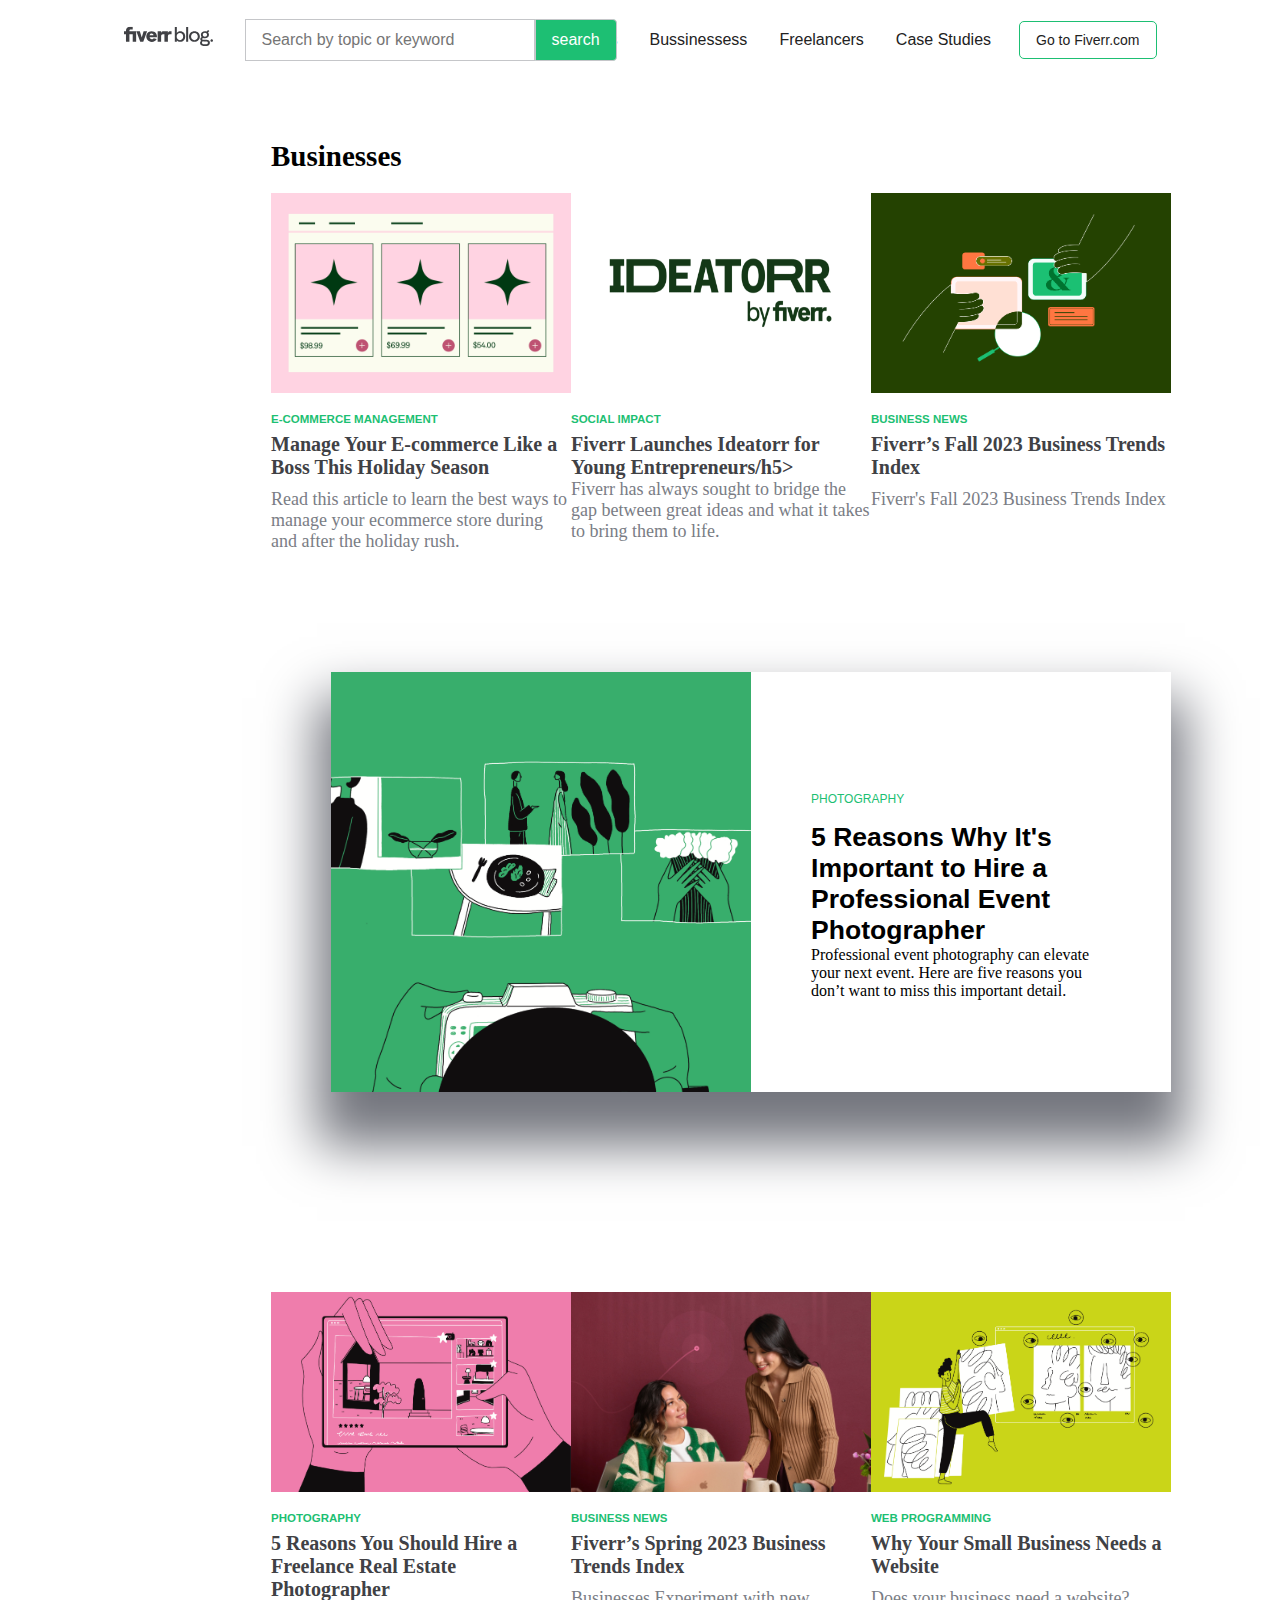
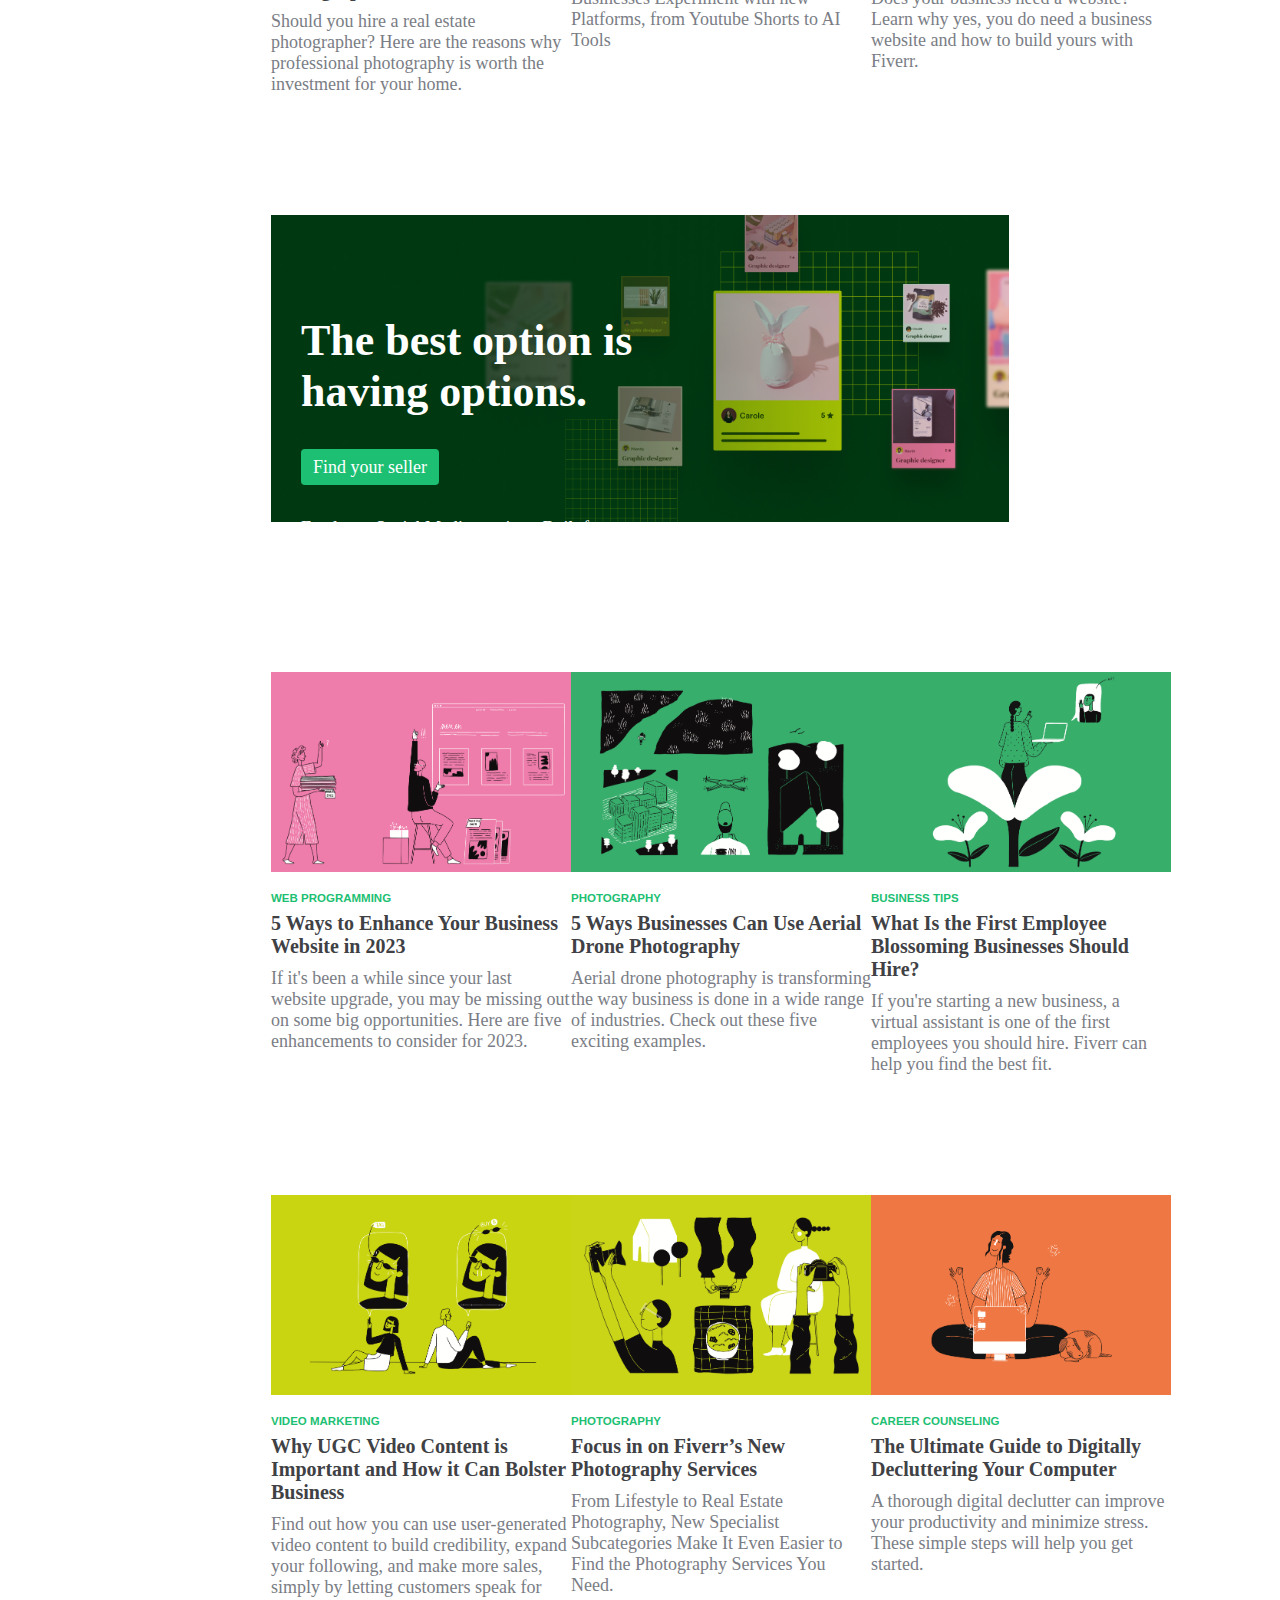
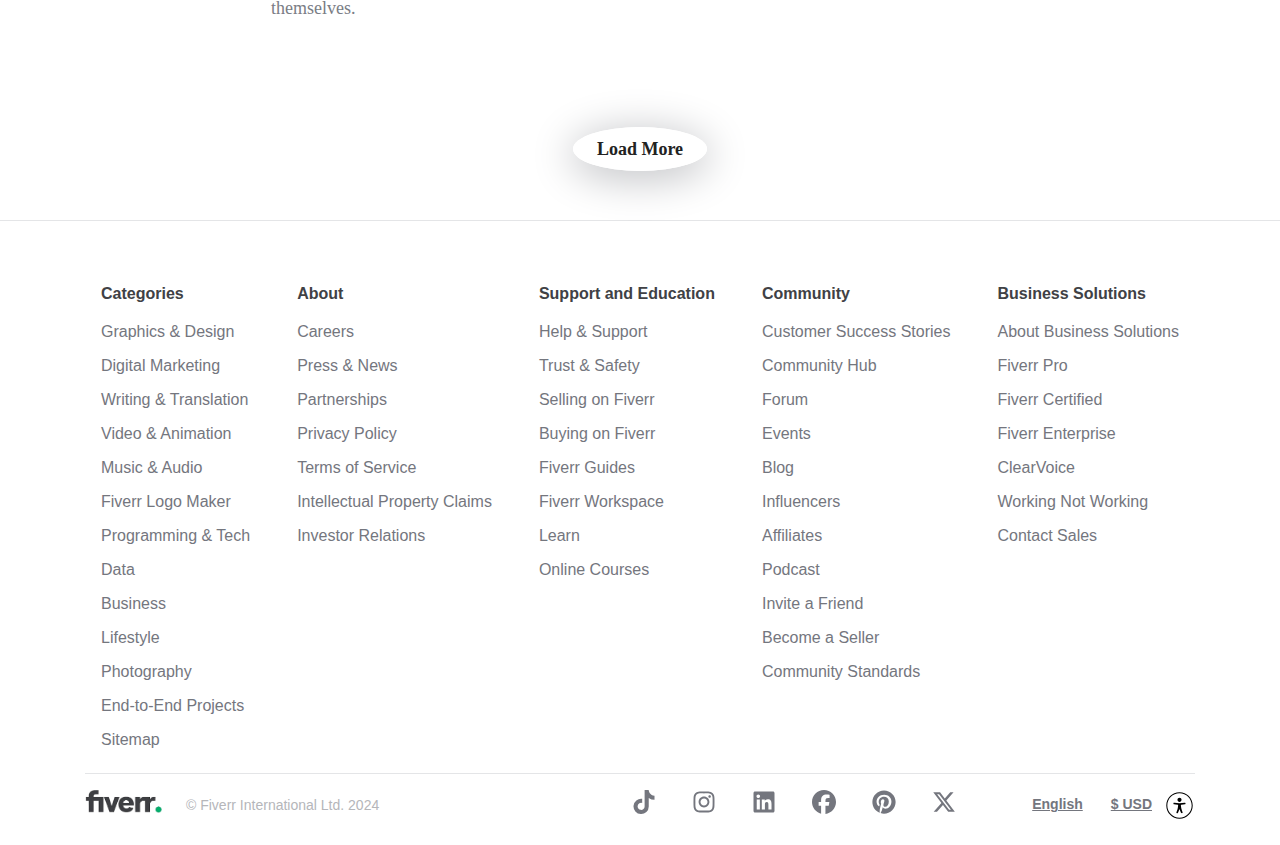
==== Bussiness/index.html @ d532e631 "this is my third commit" ====
<html lang="en">
<head>
    <meta charset="UTF-8">
    <meta name="viewport" content="width=device-width, initial-scale=1.0">
    <title>bussiness</title>
    <link rel="stylesheet" href="./index.css">
    <link rel="stylesheet" href="https://cdnjs.cloudflare.com/ajax/libs/font-awesome/6.5.0/css/all.min.css" integrity="sha512-Avb2QiuDEEvB4bZJYdft2mNjVShBftLdPG8FJ0V7irTLQ8Uo0qcPxh4Plq7G5tGm0rU+1SPhVotteLpBERwTkw==" crossorigin="anonymous" referrerpolicy="no-referrer" />
</head>
<body>
    <div class="header-row">
        <div class="fiverr-logo">
            <a href=""><img src="./images/606a802fcaa89b672f508ccc_Fiverr Blog Logo.svg" alt="fiver-logo"></a>
            <div class="header-search-services">
                <input class="input-search" type="text" placeholder="Search by topic or keyword">
                <button class="search-button">search</i>
                </button>
            </div>
        </div>
        <div class="header-menu">
            <ul class="header-menu-list">
                <li><a href="">News</a></li>
                <li><a href="">Bussinessess</a></li>
                <li><a href="">Freelancers</a></li>
                <li><a href="">Case Studies</a></li>
            </ul>
            <a class="join-button" href="">Go to Fiverr.com</a>
        </div>
    </div>

    <!-- news -->

    <div class="container">
        <div class="wrapper">
            <h2 class="
            n-ttl">Businesses
            </h2>

            <!-- lists div -->

            <div class="lst-container">
                <div class="fl-wrapper">
                    <div class="article-wrapper">
                        <a href=""><img src="./images/65560a199add20423af3820f_Ecommerce_3000X2000.png" alt=""></a>
                        <div class="fl-article">
                            <div class="ar-h"><a href="">E-COMMERCE MANAGEMENT</a></div>
                            <div class="ar-desc"><a href=""><h5>Manage Your E-commerce Like a Boss This Holiday Season</h5></a></div>
                            <div class="ar-phr">Read this article to learn the best ways to manage your ecommerce store during and after the holiday rush.</div>
                        </div>
                    </div>

                    <div class="article-wrapper">
                        <a href=""><img src="./images/6570b38a55201afaa039ae5c_Screen Shot 2023-12-06 at 12.42.46 PM.png" alt=""></a>
                        <div class="fl-article">
                            <div class="ar-h"><a href="">SOCIAL IMPACT</a></div>
                            <div class="ar-desc"><a href=""><h5>Fiverr Launches Ideatorr for Young Entrepreneurs/h5></a></div>
                            <div class="ar-phr">Fiverr has always sought to bridge the gap between great ideas and what it takes to bring them to life.</div>
                        </div>
                    </div>

                    <div class="article-wrapper">
                        <a href=""><img src="./images/651f077f882d2ff6d7bd8ec4_Screenshot 2023-10-02 at 08.56.10.png" alt=""></a>
                        <div class="fl-article">
                            <div class="ar-h"><a href="">BUSINESS NEWS</a></div>
                            <div class="ar-desc"><a href=""><h5>Fiverr’s Fall 2023 Business Trends Index</h5></a></div>
                            <div class="ar-phr">Fiverr's Fall 2023 Business Trends Index</div>
                        </div>
                    </div>


                    
                </div>
            </div>
        </div>
    </div>

    <!-- general -->
    <div class="container">
        <div class="f-wrapper">
            <div class="f-tips">
                <img src="./images/64565dafe5bbdcec115a2470_3_Reasons Why Its Important to Hire a Professional Event Photographer (1).png" alt="">
                <div class="fr-article">
                    <div class="e-c-m">
                        <a href="">PHOTOGRAPHY</a>
                    </div>

                    <div class="ecm-title">
                        <a href=""><h5>5 Reasons Why It's Important to Hire a Professional Event Photographer</h5></a>
                    </div>
                    <div class="ecm-bottom">
                        <div>Professional event photography can elevate your next event. Here are five reasons you don’t want to miss this important detail.</div>
                    </div>
                </div>
            </div>

        </div>
    </div>

    <!-- general -->

    <div class="container">
        <div class="wrapper">
            <!-- lists div -->

            <div class="lst-container">
                <div class="fl-wrapper">
                    <div class="article-wrapper">
                        <a href=""><img src="./images/64565e56e5bbdcb0de5ac0fb_1_Reasons You Should Hire a Freelance Real Estate Photographer (1).png" alt=""></a>
                        <div class="fl-article">
                            <div class="ar-h"><a href="">PHOTOGRAPHY</a></div>
                            <div class="ar-desc"><a href=""><h5>5 Reasons You Should Hire a Freelance Real Estate Photographer</h5></a></div>
                            <div class="ar-phr">Should you hire a real estate photographer? Here are the reasons why professional photography is worth the investment for your home.</div>
                        </div>
                    </div>

                    <div class="article-wrapper">
                        <a href=""><img src="./images/643eb1986de8b331bb65252b_Blog.jpg" alt=""></a>
                        <div class="fl-article">
                            <div class="ar-h"><a href="">BUSINESS NEWS</a></div>
                            <div class="ar-desc"><a href=""><h5>Fiverr’s Spring 2023 Business Trends Index</h5></a></div>
                            <div class="ar-phr">Businesses Experiment with new Platforms, from Youtube Shorts to AI Tools</div>
                        </div>
                    </div>

                    <div class="article-wrapper">
                        <a href=""><img src="./images/64237960cd0600ac5ca8e571_3_Why Your Business Needs a Website.png" alt=""></a>
                        <div class="fl-article">
                            <div class="ar-h"><a href="">WEB PROGRAMMING</a></div>
                            <div class="ar-desc"><a href=""><h5>Why Your Small Business Needs a Website</h5></a></div>
                            <div class="ar-phr">Does your business need a website? Learn why yes, you do need a business website and how to build yours with Fiverr.</div>
                        </div>
                    </div>


                    
                </div>
            </div>
        </div>
    </div>

    <div class="container">
        <div class="wrapper">
            <div class="fb-cnt">
                <img src="./images/60909b4c6493a9186654a3c1_banner-1.jpg" alt="">

                <div class="fb-cnt-text">
                    <img src="./images/60909a32eecdc676da76913d_Logo_Sub-logos_Business_White.svg" alt="">

                    <p style="font-size: 44px; color: #fff; font-weight: 600;">
                        The best option is having options.
                    </p>

                    <div class="fb-btn">
                        <a href="">Find your seller</a>
                    </div>

                    <p id="fb-bt">
                        Freelance Social Media services. Built for teams.
                    </p>

                </div>
            </div>
        </div>
    </div>

    <div class="container">
        <div class="wrapper">
            <!-- lists div -->

            <div class="lst-container">
                <div class="fl-wrapper">
                    <div class="article-wrapper">
                        <a href=""><img src="./images/6423791a8a240bc5a5e79eeb_4_Ways to Enhance Your Business Website in 2023.png" alt=""></a>
                        <div class="fl-article">
                            <div class="ar-h"><a href="">WEB PROGRAMMING</a></div>
                            <div class="ar-desc"><a href=""><h5>5 Ways to Enhance Your Business Website in 2023</h5></a></div>
                            <div class="ar-phr">If it's been a while since your last website upgrade, you may be missing out on some big opportunities. Here are five enhancements to consider for 2023.</div>
                        </div>
                    </div>

                    <div class="article-wrapper">
                        <a href=""><img src="./images/6423786045a15b33e0d3eb3b_2_Ways Businesses Can Benefit from Aerial Drone Photography.png" alt=""></a>
                        <div class="fl-article">
                            <div class="ar-h"><a href="">PHOTOGRAPHY</a></div>
                            <div class="ar-desc"><a href=""><h5>5 Ways Businesses Can Use Aerial Drone Photography</h5></a></div>
                            <div class="ar-phr">Aerial drone photography is transforming the way business is done in a wide range of industries. Check out these five exciting examples.</div>
                        </div>
                    </div>

                    <div class="article-wrapper">
                        <a href=""><img src="./images/63e2bcf16349d401952a9d4a_4_What Is the First Employee Blossoming Business Should Hire_ .png" alt=""></a>
                        <div class="fl-article">
                            <div class="ar-h"><a href="">BUSINESS TIPS</a></div>
                            <div class="ar-desc"><a href=""><h5>What Is the First Employee Blossoming Businesses Should Hire?</h5></a></div>
                            <div class="ar-phr">If you're starting a new business, a virtual assistant is one of the first employees you should hire. Fiverr can help you find the best fit.</div>
                        </div>
                    </div>


                    
                </div>
            </div>
        </div>
    </div>

    <div class="container">
        <div class="wrapper">
            <!-- lists div -->

            <div class="lst-container">
                <div class="fl-wrapper">
                    <div class="article-wrapper">
                        <a href=""><img src="./images/63e2bc754cf368e51d552a56_6_Why UGC Video Content is Important and How it Can Bolster Business .png" alt=""></a>
                        <div class="fl-article">
                            <div class="ar-h"><a href="">VIDEO MARKETING</a></div>
                            <div class="ar-desc"><a href=""><h5>Why UGC Video Content is Important and How it Can Bolster Business</h5></a></div>
                            <div class="ar-phr">Find out how you can use user-generated video content to build credibility, expand your following, and make more sales, simply by letting customers speak for themselves.</div>
                        </div>
                    </div>

                    <div class="article-wrapper">
                        <a href=""><img src="./images/63f4f16c495b1a8ff1e74c73_ilustraciones fiverr_.png" alt=""></a>
                        <div class="fl-article">
                            <div class="ar-h"><a href="">PHOTOGRAPHY</a></div>
                            <div class="ar-desc"><a href=""><h5>Focus in on Fiverr’s New Photography Services</h5></a></div>
                            <div class="ar-phr">From Lifestyle to Real Estate Photography, New Specialist Subcategories Make It Even Easier to Find the Photography Services You Need.</div>
                        </div>
                    </div>

                    <div class="article-wrapper">
                        <a href=""><img src="./images/63e2bb98eb7f400a8b20a387_3_The Ultimate Guide to Digitally Decluttering Your Computer.png" alt=""></a>
                        <div class="fl-article">
                            <div class="ar-h"><a href="">CAREER COUNSELING</a></div>
                            <div class="ar-desc"><a href=""><h5>The Ultimate Guide to Digitally Decluttering Your Computer</h5></a></div>
                            <div class="ar-phr">A thorough digital declutter can improve your productivity and minimize stress. These simple steps will help you get started.</div>
                        </div>
                    </div>


                    
                </div>
            </div>
        </div>
    </div>


    <div class="container">
        <div class="wrapper">
            <div class="ln-more">
                <div class="lmore">
                    <a href="load more">Load More</a>
                </div>
            </div>
        </div>
    </div>

     <!-- footer -->
     <div class="footer">
        <div class="footer-container">
          <div class="footer-wrapper">
              <div class="footer-grid">
                  <div class="ft-grids">
                      <h6>
                          Categories
                      </h6>
                      <ul>
                          <li><a href="">Graphics & Design</a></li>
                          <li><a href="">Digital Marketing</a></li>
                          <li><a href="">Writing & Translation</a></li>
                          <li><a href="">Video & Animation</a></li>
                          <li><a href="">Music & Audio</a></li>
                          <li><a href="">Fiverr Logo Maker</a></li>
                          <li><a href="">Programming & Tech</a></li>
                          <li><a href="">Data</a></li>
                          <li><a href="">Business</a></li>
                          <li><a href="">Lifestyle</a></li>
                          <li><a href="">Photography</a></li>
                          <li><a href="">End-to-End Projects</a></li>
                          <li><a href="">Sitemap</a></li>
                      </ul>
                  </div>
  
                  <div class="ft-grids">
                      <h6>
                          About
                      </h6>
                      <ul>
                          <li><a href="">Careers</a></li>
                          <li><a href="">Press & News</a></li>
                          <li><a href="">Partnerships</a></li>
                          <li><a href="">Privacy Policy</a></li>
                          <li><a href="">Terms of Service</a></li>
                          <li><a href="">Intellectual Property Claims</a></li>
                          <li><a href="">Investor Relations</a></li>
                      </ul>
                  </div>
  
                  <div class="ft-grids">
                      <h6>
                          Support and Education
                      </h6>
                      <ul>
                          <li><a href="">Help & Support</a></li>
                          <li><a href="">Trust & Safety</a></li>
                          <li><a href="">Selling on Fiverr</a></li>
                          <li><a href="">Buying on Fiverr</a></li>
                          <li><a href="">Fiverr Guides</a></li>
                          <li><a href="">Fiverr Workspace</a></li>
                          <li><a href="">Learn</a></li>
                          <li><a href="">Online Courses</a></li>                        
                      </ul>
                  </div>
  
                  <div class="ft-grids">
                      <h6>
                          Community
                      </h6>
                      <ul>
                          <li><a href="">Customer Success Stories</a></li>
                          <li><a href="">Community Hub</a></li>
                          <li><a href="">Forum</a></li>
                          <li><a href="">Events</a></li>
                          <li><a href="">Blog</a></li>
                          <li><a href="">Influencers</a></li>
                          <li><a href="">Affiliates</a></li>
                          <li><a href="">Podcast</a></li>
                          <li><a href="">Invite a Friend</a></li>
                          <li><a href="">Become a Seller</a></li>
                          <li><a href="">Community Standards</a></li>
                      </ul>
                  </div>
  
                  <div class="ft-grids">
                      <h6>
                          Business Solutions
                      </h6>
                      <ul>
                          <li><a href="">About Business Solutions</a></li>
                          <li><a href="">Fiverr Pro</a></li>
                          <li><a href="">Fiverr Certified</a></li>
                          <li><a href="">Fiverr Enterprise</a></li>
                          <li><a href="">ClearVoice</a></li>
                          <li><a href="">Working Not Working</a></li>
                          <li><a href="">Contact Sales</a></li>
                      </ul>
                  </div>
                  
              </div>
              <div class="footer-bottom-ct">
                  <div class="footer-bottom">
                      <div class="footer-bottom-left">
                          <img src="./images/fiverr_logo-removebg-preview.png" alt="">
                          <p>© Fiverr International Ltd. 2024</p>
                      </div>
                      <div class="footer-bottom-right">
                          <div class="social-span">
                              <span><a href=""><svg xmlns="http://www.w3.org/2000/svg" height="24" width="24" viewBox="0 0 448 512"><!--!Font Awesome Free 6.5.1 by @fontawesome - https://fontawesome.com License - https://fontawesome.com/license/free Copyright 2024 Fonticons, Inc.--><path fill="#74767e" d="M448 209.9a210.1 210.1 0 0 1 -122.8-39.3V349.4A162.6 162.6 0 1 1 185 188.3V278.2a74.6 74.6 0 1 0 52.2 71.2V0l88 0a121.2 121.2 0 0 0 1.9 22.2h0A122.2 122.2 0 0 0 381 102.4a121.4 121.4 0 0 0 67 20.1z"/></svg></a></span>
                              <span><a href=""><svg xmlns="http://www.w3.org/2000/svg" height="24" width="24" viewBox="0 0 448 512"><!--!Font Awesome Free 6.5.1 by @fontawesome - https://fontawesome.com License - https://fontawesome.com/license/free Copyright 2024 Fonticons, Inc.--><path fill="#74767e" d="M224.1 141c-63.6 0-114.9 51.3-114.9 114.9s51.3 114.9 114.9 114.9S339 319.5 339 255.9 287.7 141 224.1 141zm0 189.6c-41.1 0-74.7-33.5-74.7-74.7s33.5-74.7 74.7-74.7 74.7 33.5 74.7 74.7-33.6 74.7-74.7 74.7zm146.4-194.3c0 14.9-12 26.8-26.8 26.8-14.9 0-26.8-12-26.8-26.8s12-26.8 26.8-26.8 26.8 12 26.8 26.8zm76.1 27.2c-1.7-35.9-9.9-67.7-36.2-93.9-26.2-26.2-58-34.4-93.9-36.2-37-2.1-147.9-2.1-184.9 0-35.8 1.7-67.6 9.9-93.9 36.1s-34.4 58-36.2 93.9c-2.1 37-2.1 147.9 0 184.9 1.7 35.9 9.9 67.7 36.2 93.9s58 34.4 93.9 36.2c37 2.1 147.9 2.1 184.9 0 35.9-1.7 67.7-9.9 93.9-36.2 26.2-26.2 34.4-58 36.2-93.9 2.1-37 2.1-147.8 0-184.8zM398.8 388c-7.8 19.6-22.9 34.7-42.6 42.6-29.5 11.7-99.5 9-132.1 9s-102.7 2.6-132.1-9c-19.6-7.8-34.7-22.9-42.6-42.6-11.7-29.5-9-99.5-9-132.1s-2.6-102.7 9-132.1c7.8-19.6 22.9-34.7 42.6-42.6 29.5-11.7 99.5-9 132.1-9s102.7-2.6 132.1 9c19.6 7.8 34.7 22.9 42.6 42.6 11.7 29.5 9 99.5 9 132.1s2.7 102.7-9 132.1z"/></svg></a></span>
                              <span><a href=""><svg xmlns="http://www.w3.org/2000/svg" height="24" width="24" viewBox="0 0 448 512"><!--!Font Awesome Free 6.5.1 by @fontawesome - https://fontawesome.com License - https://fontawesome.com/license/free Copyright 2024 Fonticons, Inc.--><path fill="#74767e" d="M416 32H31.9C14.3 32 0 46.5 0 64.3v383.4C0 465.5 14.3 480 31.9 480H416c17.6 0 32-14.5 32-32.3V64.3c0-17.8-14.4-32.3-32-32.3zM135.4 416H69V202.2h66.5V416zm-33.2-243c-21.3 0-38.5-17.3-38.5-38.5S80.9 96 102.2 96c21.2 0 38.5 17.3 38.5 38.5 0 21.3-17.2 38.5-38.5 38.5zm282.1 243h-66.4V312c0-24.8-.5-56.7-34.5-56.7-34.6 0-39.9 27-39.9 54.9V416h-66.4V202.2h63.7v29.2h.9c8.9-16.8 30.6-34.5 62.9-34.5 67.2 0 79.7 44.3 79.7 101.9V416z"/></svg></a></span>
                              <span><a href=""><svg xmlns="http://www.w3.org/2000/svg" height="24" width="24" viewBox="0 0 512 512"><!--!Font Awesome Free 6.5.1 by @fontawesome - https://fontawesome.com License - https://fontawesome.com/license/free Copyright 2024 Fonticons, Inc.--><path fill="#74767e" d="M512 256C512 114.6 397.4 0 256 0S0 114.6 0 256C0 376 82.7 476.8 194.2 504.5V334.2H141.4V256h52.8V222.3c0-87.1 39.4-127.5 125-127.5c16.2 0 44.2 3.2 55.7 6.4V172c-6-.6-16.5-1-29.6-1c-42 0-58.2 15.9-58.2 57.2V256h83.6l-14.4 78.2H287V510.1C413.8 494.8 512 386.9 512 256h0z"/></svg></a></span>
                              <span><a href=""><svg xmlns="http://www.w3.org/2000/svg" height="24" width="24" viewBox="0 0 496 512"><!--!Font Awesome Free 6.5.1 by @fontawesome - https://fontawesome.com License - https://fontawesome.com/license/free Copyright 2024 Fonticons, Inc.--><path fill="#74767e" d="M496 256c0 137-111 248-248 248-25.6 0-50.2-3.9-73.4-11.1 10.1-16.5 25.2-43.5 30.8-65 3-11.6 15.4-59 15.4-59 8.1 15.4 31.7 28.5 56.8 28.5 74.8 0 128.7-68.8 128.7-154.3 0-81.9-66.9-143.2-152.9-143.2-107 0-163.9 71.8-163.9 150.1 0 36.4 19.4 81.7 50.3 96.1 4.7 2.2 7.2 1.2 8.3-3.3 .8-3.4 5-20.3 6.9-28.1 .6-2.5 .3-4.7-1.7-7.1-10.1-12.5-18.3-35.3-18.3-56.6 0-54.7 41.4-107.6 112-107.6 60.9 0 103.6 41.5 103.6 100.9 0 67.1-33.9 113.6-78 113.6-24.3 0-42.6-20.1-36.7-44.8 7-29.5 20.5-61.3 20.5-82.6 0-19-10.2-34.9-31.4-34.9-24.9 0-44.9 25.7-44.9 60.2 0 22 7.4 36.8 7.4 36.8s-24.5 103.8-29 123.2c-5 21.4-3 51.6-.9 71.2C65.4 450.9 0 361.1 0 256 0 119 111 8 248 8s248 111 248 248z"/></svg></a></span>
                              <span><a href=""><svg xmlns="http://www.w3.org/2000/svg" height="24" width="24" viewBox="0 0 512 512"><!--!Font Awesome Free 6.5.1 by @fontawesome - https://fontawesome.com License - https://fontawesome.com/license/free Copyright 2024 Fonticons, Inc.--><path fill="#74767e" d="M389.2 48h70.6L305.6 224.2 487 464H345L233.7 318.6 106.5 464H35.8L200.7 275.5 26.8 48H172.4L272.9 180.9 389.2 48zM364.4 421.8h39.1L151.1 88h-42L364.4 421.8z"/></svg></a></span>
                          </div>
                          <div class="ft-lang">
                              <span><a href=""><i class="fa fa-globe" aria-hidden="true"></i> English</a></span>
                              <span><a href="">$ USD</a></span>
                              
                          </div>
                          <span id="bdy"><a href=""><img id="body-img" src="./images/body_bl.svg" alt=""></a></span>
                      </div>
                  </div>
              </div>
          </div>
      </div>
  </div>

</body>
</html>
---- Bussiness/index.css ----
/* universal selector */

*{
    box-sizing: border-box;
    margin: 0;
    padding: 0;
}

/* header */

.header-row{
    height: 80px;
    padding: 0px 32px;
    margin: 0px 91.5px;
    display: flex;
    align-items: center;
    /* justify-content: center; */
    justify-content: space-between;
}

.fiverr-logo{
    display: flex;
}


.fiverr-logo a img{
    margin: 5px;
    /* padding: 20px; */
    width: 89px;
    height: 27px;
    margin: 4px 32px 0px 0px;
}

.header-search-services .input-search{
    padding: 10px 2px 10px 16px;
    width: 290px;
    height: 42px;
    font-size: 16px;
    font-family: Arial, Helvetica, sans-serif;
    /* font-weight: 600; */
    border: 1px solid #c5c6c9;
    color: #62646a;
    position: relative;
}

.header-search-services .search-button{
    padding: 10px 16px;
    /* width: 50px; */
    height: 42px;
    border-radius: 0px 4px 4px 0px;
    position: absolute;
    font-size: 16px;
    font-family: Arial, Helvetica, sans-serif;
    /* font-weight: 600; */
    background-color: #1dbf73;
    border: 1px solid #c5c6c9;
    color: #fff;
}

.header-menu{
    display: flex;
    gap: 24px;
    justify-content: center;
    align-items: center;
    
}
.header-menu-list{
    display: flex;
    list-style: none;
    gap: 24px;
    
}


.header-menu-list li a {
    text-decoration: none;
    color: #222222;
    font-size: 16px;
    font-family: 'Helvetica Neue', sans-serif;
    padding: 4px;
    /* margin-bottom: 4px; */
}

.header-menu-list li a:hover{
    border-bottom: 4px solid #1dbf73;
}

.header-menu-list li a span{
    /* margin-right: 2px; */
    padding: 0px 8px 0px 0px;
}
.join-button {
    padding: 10px 16px;
    text-decoration: none;
    /* background-color: aqua; */
    border: 1px solid #1dbf73;
    color: #222222;
    font-size: 14px;
    font-family: 'Helvetica Neue', sans-serif;
    border-radius: 5px;                            
}

.join-button:hover{
    background-color: #1dbf73;
}

/* news */

/* container &wrapper */

.container{
    margin: 0px 30px;
    padding: 60px 0px;
    max-width: 100%;
}

.wrapper{
    margin: 0px 241px;
    /* width: 100%; */
    }

    .fl-wrapper{
        display: flex;
        justify-content: space-between;
    }
    
    .article-wrapper a img{
        width: 300px;
        height: 200px;
    }
    
    .fl-article{
        max-width: 300px;
    }
    
    .ar-h{
        margin: 20px 0px 8px;
    }
    
    .ar-h a{
        color: #1dbf73;
        text-decoration: none;
        font-size: 11.5;
        font-family: Arial, Helvetica, sans-serif;
        font-weight: 600;
    }
    
    
    
    .ar-desc a{
        margin: 0px 0px 10px;
        font-size: 20px;
        color: #404145;
        text-decoration: none;
    }
    
    .ar-desc a h5{
        margin: 0px 0px 10px;
        font-size: 20px;
        /* color: #404145; */
        /* text-decoration: none; */
    }
    
    .ar-phr{
        font-size: 18px;
        color: #7a7d85;
    }
    
    .n-ttl{
        font-size: 29px;
        margin: 0px 0px 20px;
    }

    .f-wrapper{
        margin: 0px 241px;
        /* width: 100%; */
        padding: 0px 0px 0px 60px;
        }
    
    .f-tips{
        display: flex;
        height: 420px;
        width: 840px;
        /* text-align: center; */
        justify-content: center;
        align-items: center;
        margin: 0px 0px 80px;
        background-color: #fff;
        box-shadow: 0 40px 50px 14px #74767e;
        /* object-fit: contain; */
    }
    
    .f-tips img{
        width: 420px;
        height: 420px;
        object-fit: cover;
    }
    
    .fr-article{
        /* margin: 30px 0px 20px 60px ; */
        padding: 100px 60px 20px;
        /* width: 420px;
        height: 420px; */
        width: 50%;
        height: 100%;
        justify-content: center;
        flex-direction: column;
        /* align-items: center; */
        /* max-width: 200px; */
    }

    .e-c-m a{
        text-decoration: none;
        font-size: 12px;
        font-family: Arial, Helvetica, sans-serif;
        color: #1dbf73;
        
    }
    
    .e-c-m{
        margin: 20px 0px 16px;
    }
    .ecm-title a{
        text-decoration: none;
        font-size: 32px;
        font-family: Arial, Helvetica, sans-serif;
        color: black;
    }
    
    .ecm-bottom{
        display: flex;
        gap: 5px;
    }

    /* dfgyhhdg */

    
.container{
    margin: 0px 30px;
    padding: 60px 0px;
    max-width: 100%;
}

.wrapper{
    margin: 0px 241px;
    /* width: 100%; */
    }
    
.fb-cnt{
    position: relative;
}
.fb-cnt img{
    /* width: 840px;
    height: 420px; */
    max-width: 100%;
    /* z-index: -1; */
    padding-bottom: 30px;
}

.fb-cnt-text{
    position: absolute;
    /* max-width: 100%; */
    /* z-index: -1; */
    top: 50px;
    max-width: 400px;
    padding: 20px 0px 15px 30px;
}

.fb-btn{
    margin: 40px 0px;
}

.fb-cnt-text .fb-btn a{
    text-decoration: none;
    color: #fff;
    font-size: 18px;
    background-color: #1dbf73;
    padding: 8px 12px;
    border-radius: 4px;
    
}

#fb-bt{
    font-size: 18px;
    color: #fff; 
    /* font-weight: 600; */
}

.ln-more{
    text-align: center;
}

.lmore a{
    text-decoration: none;
    color: #222222;
    padding: 12px 24px;
    /* margin: 40px 0px; */
    font-size: 18px;
    font-weight: 600;
    background-color: #fff;
    border-radius: 100%;
    box-shadow: 0px 6px 40px 4px #c5c6c9;
}

/* footer section */

.footer-container{
    border-top: 1px solid #e4e5e7;
    background-color: #fff;
}

.footer-wrapper{
    margin: 0px 53px;
    padding: 64px 32px 24px;
}

.footer-grid{
    margin-bottom: 8px;
    justify-content: space-between;
    display: flex;
    flex-wrap: wrap;
}

.ft-grids{
    padding: 0px 16px;
}

.ft-grids h6{
    font-size: 16px;
    color: #404145;
    font-family: Arial, Helvetica, sans-serif;
    padding: 0px 0px 20px;
}

.ft-grids ul{
    list-style: none;
}

.ft-grids ul li{
    padding: 0px 0px 16px;
}

.ft-grids ul li a{
    font-size: 16px;
    font-family: Arial, Helvetica, sans-serif;
    text-decoration: none;
    color: #74767e;
}

.footer-bottom-ct{
    border-top: 1px solid #e4e5e7;
}

.footer-bottom{
    display: flex;
    padding: 16px 0px 0px;
    justify-content: space-between;
}

.footer-bottom-left{
    display: flex;
}

.footer-bottom-left img{
    width: 77px;
    height: 23px;
}

.footer-bottom-left p{
    margin: 7px 0px 0px 24px;
    color: #b5b6ba;
    font-size: 14px;
    font-family: Arial, Helvetica, sans-serif;
}

.footer-bottom-right{
    display: flex;
    /* justify-content: space-between; */
}

.social-span{
    padding: 0px 32px 0px 0px;
}

.social-span span{
    padding: 0px 32px 0px 0px;
    /* height: 24px;
    width: 24px; */
}

/* .social-span span a {
    color: #74767e;
    padding: 0px 32px 0px 0px;
    height: 24px;
    width: 24px;
} */
.ft-lang{
    padding: 5px 0px 0px 0px;
}

.ft-lang span{
    padding: 8px 12px;
    font-size: 14px;
    color: #74767e;

}

.ft-lang span a{
    /* padding: 8px 12px; */
    font-size: 14px;
    font-weight: 700;
    color: #74767e;
    font-family: Arial, Helvetica, sans-serif;
    
}

#body-img{
    height: 31px;
    width: 31px;
    /* padding: 12px; */
}
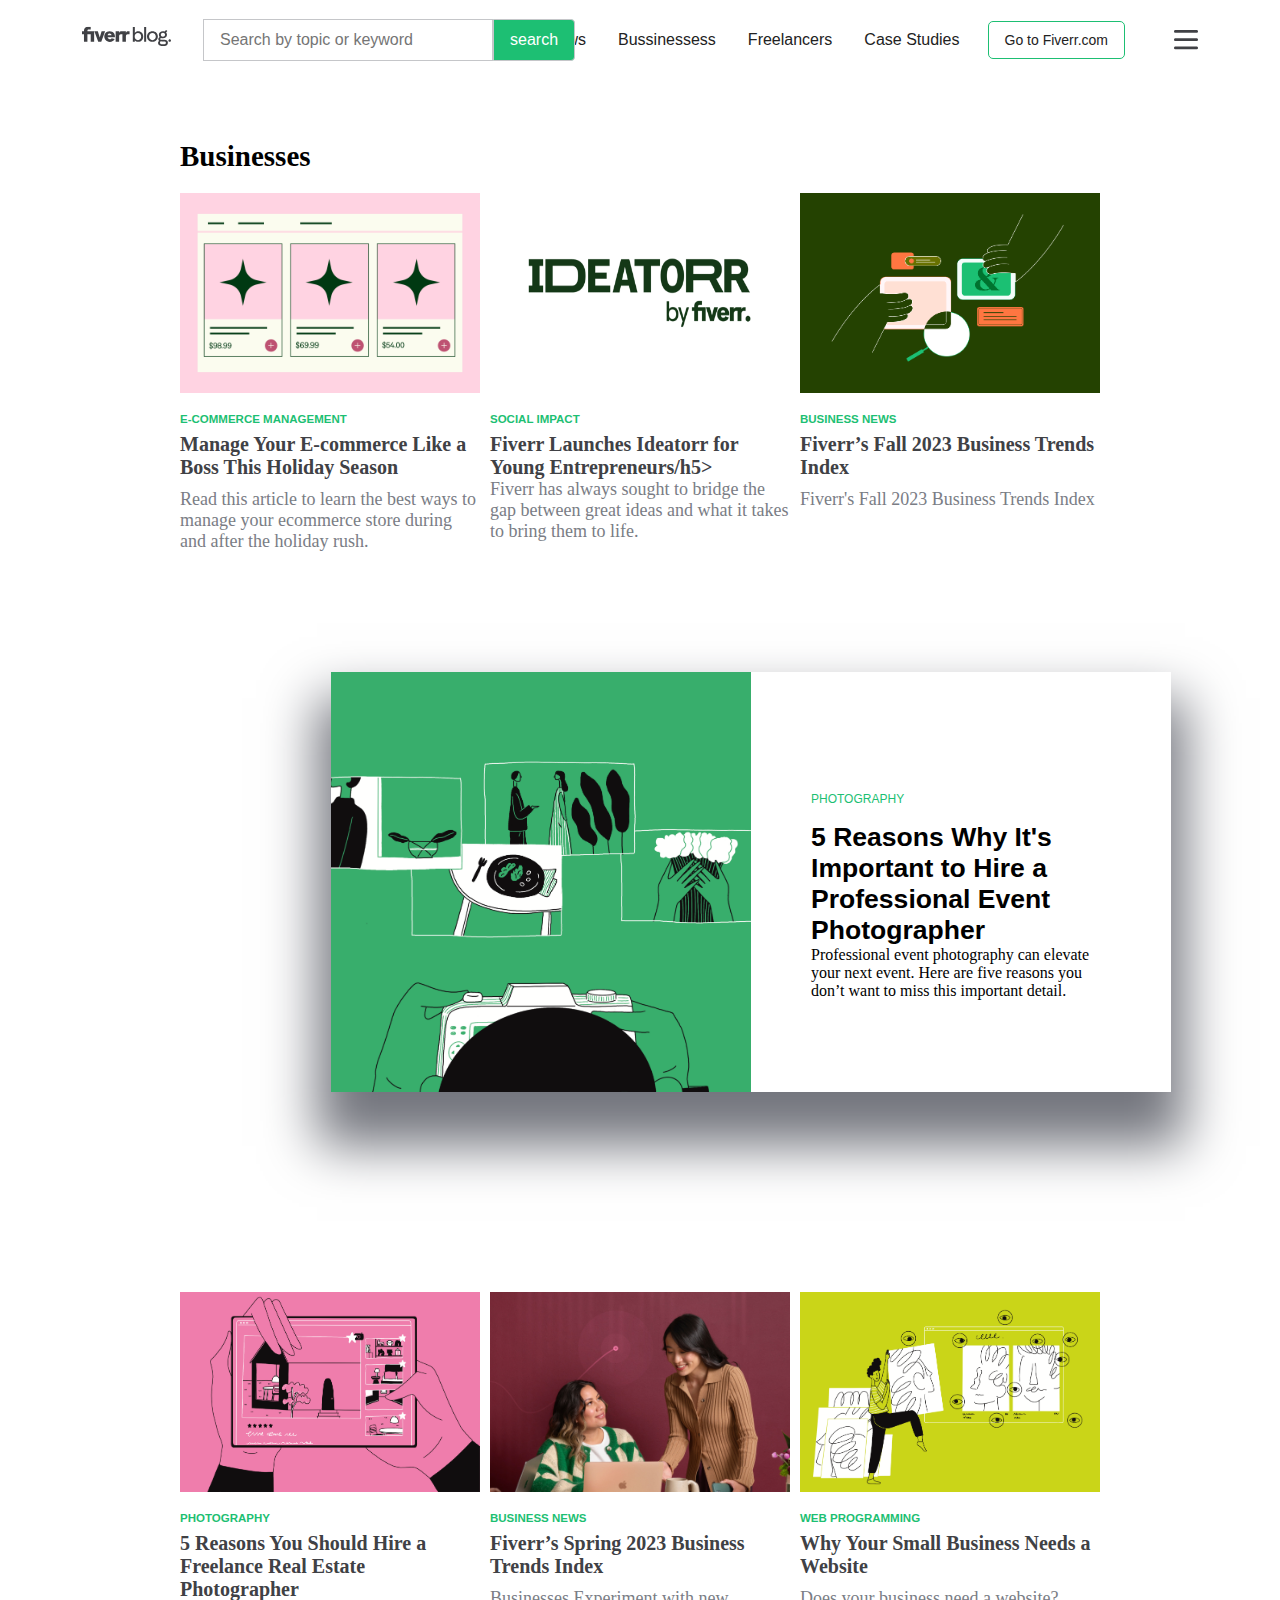
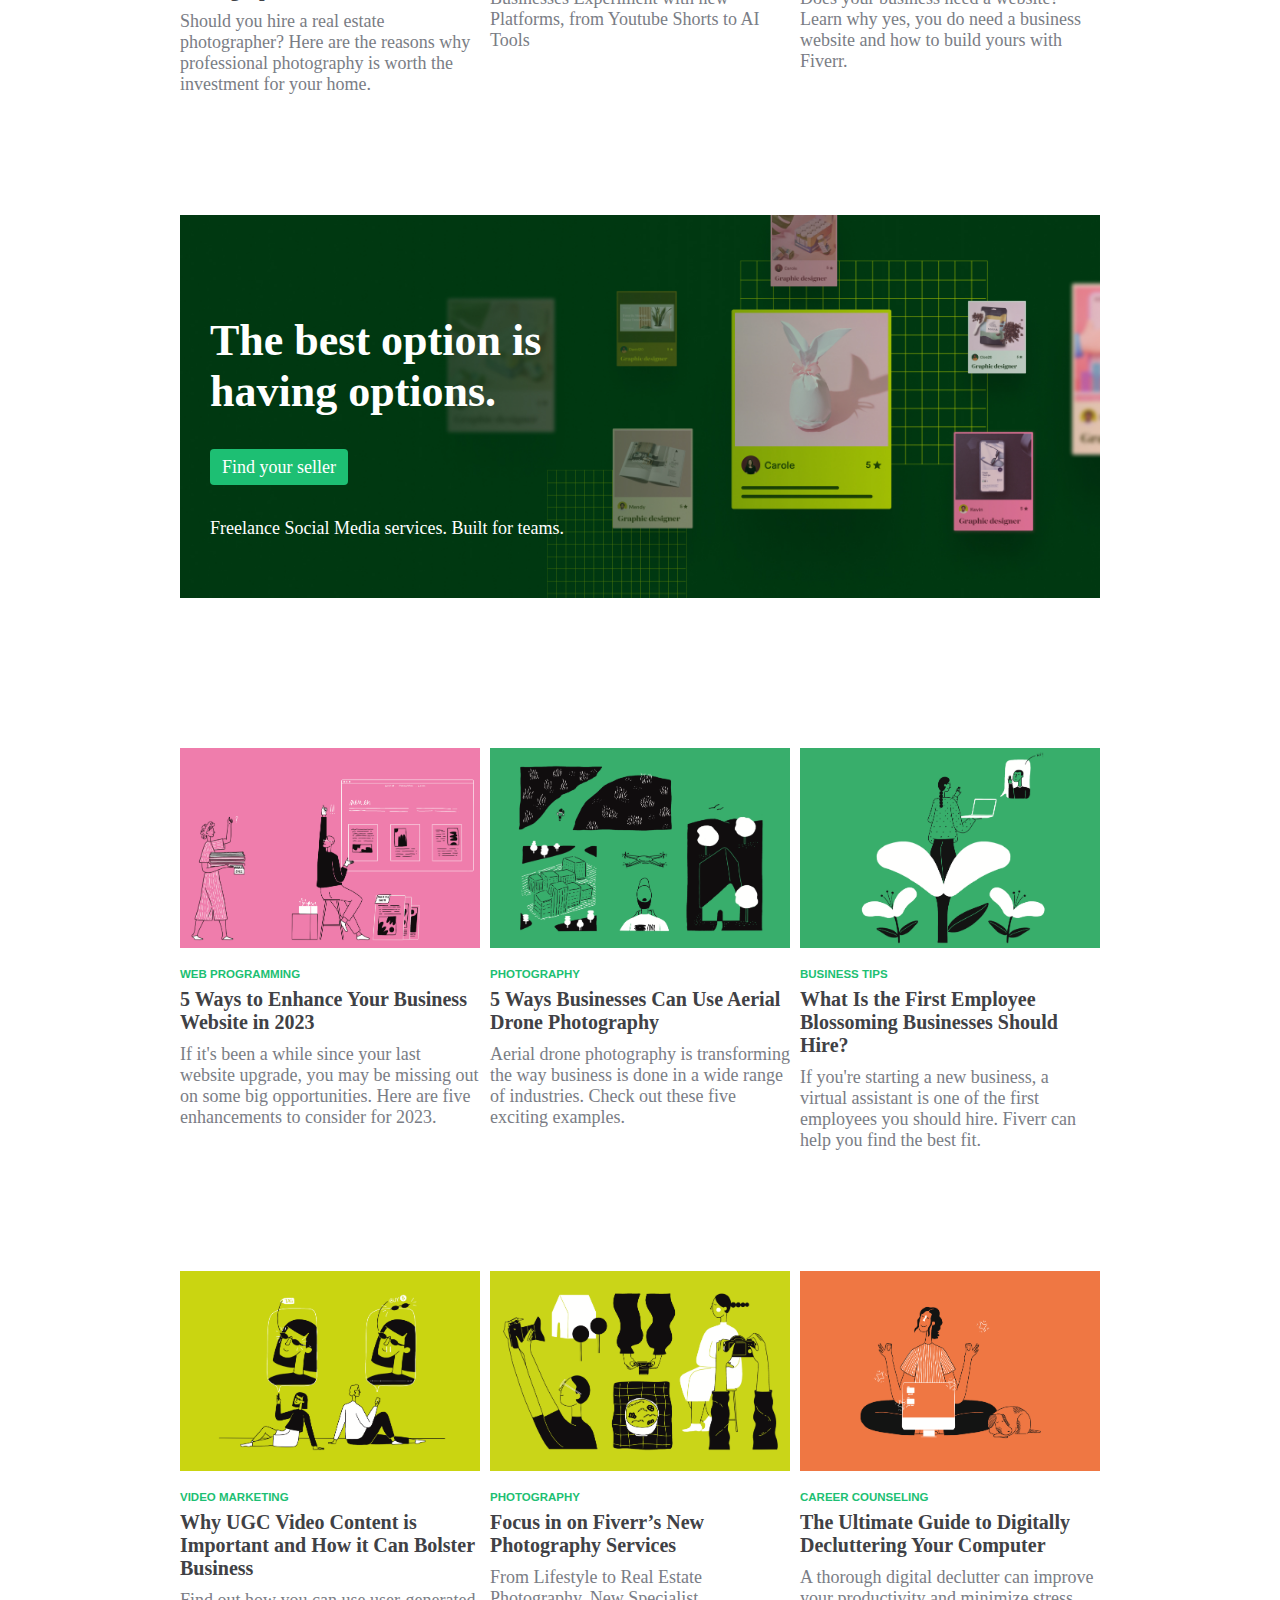
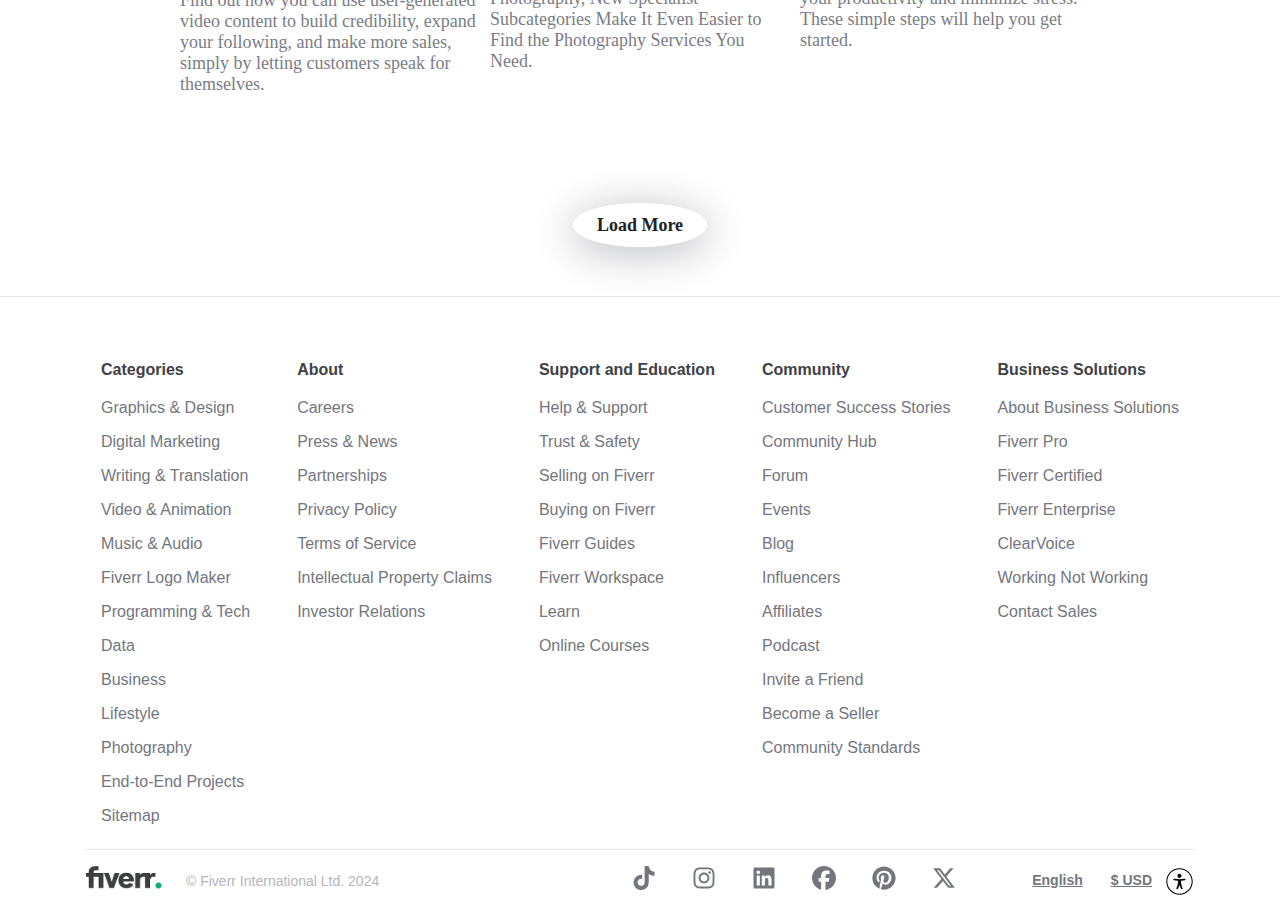
==== commit 86a2b30b: "index.html" ====
--- a/Bussiness/index.html
+++ b/Bussiness/index.html
@@ -25,6 +25,9 @@
             </ul>
             <a class="join-button" href="">Go to Fiverr.com</a>
         </div>
+        <div class="menu-bar">
+            <img src="./images/6090a51f421b45722d6e53c8_Bars.svg" alt="">
+        </div>
     </div>
 
     <!-- news -->
@@ -145,7 +148,7 @@
                 <div class="fb-cnt-text">
                     <img src="./images/60909a32eecdc676da76913d_Logo_Sub-logos_Business_White.svg" alt="">
 
-                    <p style="font-size: 44px; color: #fff; font-weight: 600;">
+                    <p id="ft-t">
                         The best option is having options.
                     </p>
 
@@ -353,12 +356,12 @@
                       </div>
                       <div class="footer-bottom-right">
                           <div class="social-span">
-                              <span><a href=""><svg xmlns="http://www.w3.org/2000/svg" height="24" width="24" viewBox="0 0 448 512"><!--!Font Awesome Free 6.5.1 by @fontawesome - https://fontawesome.com License - https://fontawesome.com/license/free Copyright 2024 Fonticons, Inc.--><path fill="#74767e" d="M448 209.9a210.1 210.1 0 0 1 -122.8-39.3V349.4A162.6 162.6 0 1 1 185 188.3V278.2a74.6 74.6 0 1 0 52.2 71.2V0l88 0a121.2 121.2 0 0 0 1.9 22.2h0A122.2 122.2 0 0 0 381 102.4a121.4 121.4 0 0 0 67 20.1z"/></svg></a></span>
-                              <span><a href=""><svg xmlns="http://www.w3.org/2000/svg" height="24" width="24" viewBox="0 0 448 512"><!--!Font Awesome Free 6.5.1 by @fontawesome - https://fontawesome.com License - https://fontawesome.com/license/free Copyright 2024 Fonticons, Inc.--><path fill="#74767e" d="M224.1 141c-63.6 0-114.9 51.3-114.9 114.9s51.3 114.9 114.9 114.9S339 319.5 339 255.9 287.7 141 224.1 141zm0 189.6c-41.1 0-74.7-33.5-74.7-74.7s33.5-74.7 74.7-74.7 74.7 33.5 74.7 74.7-33.6 74.7-74.7 74.7zm146.4-194.3c0 14.9-12 26.8-26.8 26.8-14.9 0-26.8-12-26.8-26.8s12-26.8 26.8-26.8 26.8 12 26.8 26.8zm76.1 27.2c-1.7-35.9-9.9-67.7-36.2-93.9-26.2-26.2-58-34.4-93.9-36.2-37-2.1-147.9-2.1-184.9 0-35.8 1.7-67.6 9.9-93.9 36.1s-34.4 58-36.2 93.9c-2.1 37-2.1 147.9 0 184.9 1.7 35.9 9.9 67.7 36.2 93.9s58 34.4 93.9 36.2c37 2.1 147.9 2.1 184.9 0 35.9-1.7 67.7-9.9 93.9-36.2 26.2-26.2 34.4-58 36.2-93.9 2.1-37 2.1-147.8 0-184.8zM398.8 388c-7.8 19.6-22.9 34.7-42.6 42.6-29.5 11.7-99.5 9-132.1 9s-102.7 2.6-132.1-9c-19.6-7.8-34.7-22.9-42.6-42.6-11.7-29.5-9-99.5-9-132.1s-2.6-102.7 9-132.1c7.8-19.6 22.9-34.7 42.6-42.6 29.5-11.7 99.5-9 132.1-9s102.7-2.6 132.1 9c19.6 7.8 34.7 22.9 42.6 42.6 11.7 29.5 9 99.5 9 132.1s2.7 102.7-9 132.1z"/></svg></a></span>
-                              <span><a href=""><svg xmlns="http://www.w3.org/2000/svg" height="24" width="24" viewBox="0 0 448 512"><!--!Font Awesome Free 6.5.1 by @fontawesome - https://fontawesome.com License - https://fontawesome.com/license/free Copyright 2024 Fonticons, Inc.--><path fill="#74767e" d="M416 32H31.9C14.3 32 0 46.5 0 64.3v383.4C0 465.5 14.3 480 31.9 480H416c17.6 0 32-14.5 32-32.3V64.3c0-17.8-14.4-32.3-32-32.3zM135.4 416H69V202.2h66.5V416zm-33.2-243c-21.3 0-38.5-17.3-38.5-38.5S80.9 96 102.2 96c21.2 0 38.5 17.3 38.5 38.5 0 21.3-17.2 38.5-38.5 38.5zm282.1 243h-66.4V312c0-24.8-.5-56.7-34.5-56.7-34.6 0-39.9 27-39.9 54.9V416h-66.4V202.2h63.7v29.2h.9c8.9-16.8 30.6-34.5 62.9-34.5 67.2 0 79.7 44.3 79.7 101.9V416z"/></svg></a></span>
-                              <span><a href=""><svg xmlns="http://www.w3.org/2000/svg" height="24" width="24" viewBox="0 0 512 512"><!--!Font Awesome Free 6.5.1 by @fontawesome - https://fontawesome.com License - https://fontawesome.com/license/free Copyright 2024 Fonticons, Inc.--><path fill="#74767e" d="M512 256C512 114.6 397.4 0 256 0S0 114.6 0 256C0 376 82.7 476.8 194.2 504.5V334.2H141.4V256h52.8V222.3c0-87.1 39.4-127.5 125-127.5c16.2 0 44.2 3.2 55.7 6.4V172c-6-.6-16.5-1-29.6-1c-42 0-58.2 15.9-58.2 57.2V256h83.6l-14.4 78.2H287V510.1C413.8 494.8 512 386.9 512 256h0z"/></svg></a></span>
-                              <span><a href=""><svg xmlns="http://www.w3.org/2000/svg" height="24" width="24" viewBox="0 0 496 512"><!--!Font Awesome Free 6.5.1 by @fontawesome - https://fontawesome.com License - https://fontawesome.com/license/free Copyright 2024 Fonticons, Inc.--><path fill="#74767e" d="M496 256c0 137-111 248-248 248-25.6 0-50.2-3.9-73.4-11.1 10.1-16.5 25.2-43.5 30.8-65 3-11.6 15.4-59 15.4-59 8.1 15.4 31.7 28.5 56.8 28.5 74.8 0 128.7-68.8 128.7-154.3 0-81.9-66.9-143.2-152.9-143.2-107 0-163.9 71.8-163.9 150.1 0 36.4 19.4 81.7 50.3 96.1 4.7 2.2 7.2 1.2 8.3-3.3 .8-3.4 5-20.3 6.9-28.1 .6-2.5 .3-4.7-1.7-7.1-10.1-12.5-18.3-35.3-18.3-56.6 0-54.7 41.4-107.6 112-107.6 60.9 0 103.6 41.5 103.6 100.9 0 67.1-33.9 113.6-78 113.6-24.3 0-42.6-20.1-36.7-44.8 7-29.5 20.5-61.3 20.5-82.6 0-19-10.2-34.9-31.4-34.9-24.9 0-44.9 25.7-44.9 60.2 0 22 7.4 36.8 7.4 36.8s-24.5 103.8-29 123.2c-5 21.4-3 51.6-.9 71.2C65.4 450.9 0 361.1 0 256 0 119 111 8 248 8s248 111 248 248z"/></svg></a></span>
-                              <span><a href=""><svg xmlns="http://www.w3.org/2000/svg" height="24" width="24" viewBox="0 0 512 512"><!--!Font Awesome Free 6.5.1 by @fontawesome - https://fontawesome.com License - https://fontawesome.com/license/free Copyright 2024 Fonticons, Inc.--><path fill="#74767e" d="M389.2 48h70.6L305.6 224.2 487 464H345L233.7 318.6 106.5 464H35.8L200.7 275.5 26.8 48H172.4L272.9 180.9 389.2 48zM364.4 421.8h39.1L151.1 88h-42L364.4 421.8z"/></svg></a></span>
+                              <span><a href=""><svg xmlns="http://www.w3.org/2000/svg" height="24" width="24" viewBox="0 0 448 512"><path fill="#74767e" d="M448 209.9a210.1 210.1 0 0 1 -122.8-39.3V349.4A162.6 162.6 0 1 1 185 188.3V278.2a74.6 74.6 0 1 0 52.2 71.2V0l88 0a121.2 121.2 0 0 0 1.9 22.2h0A122.2 122.2 0 0 0 381 102.4a121.4 121.4 0 0 0 67 20.1z"/></svg></a></span>
+                              <span><a href=""><svg xmlns="http://www.w3.org/2000/svg" height="24" width="24" viewBox="0 0 448 512"><path fill="#74767e" d="M224.1 141c-63.6 0-114.9 51.3-114.9 114.9s51.3 114.9 114.9 114.9S339 319.5 339 255.9 287.7 141 224.1 141zm0 189.6c-41.1 0-74.7-33.5-74.7-74.7s33.5-74.7 74.7-74.7 74.7 33.5 74.7 74.7-33.6 74.7-74.7 74.7zm146.4-194.3c0 14.9-12 26.8-26.8 26.8-14.9 0-26.8-12-26.8-26.8s12-26.8 26.8-26.8 26.8 12 26.8 26.8zm76.1 27.2c-1.7-35.9-9.9-67.7-36.2-93.9-26.2-26.2-58-34.4-93.9-36.2-37-2.1-147.9-2.1-184.9 0-35.8 1.7-67.6 9.9-93.9 36.1s-34.4 58-36.2 93.9c-2.1 37-2.1 147.9 0 184.9 1.7 35.9 9.9 67.7 36.2 93.9s58 34.4 93.9 36.2c37 2.1 147.9 2.1 184.9 0 35.9-1.7 67.7-9.9 93.9-36.2 26.2-26.2 34.4-58 36.2-93.9 2.1-37 2.1-147.8 0-184.8zM398.8 388c-7.8 19.6-22.9 34.7-42.6 42.6-29.5 11.7-99.5 9-132.1 9s-102.7 2.6-132.1-9c-19.6-7.8-34.7-22.9-42.6-42.6-11.7-29.5-9-99.5-9-132.1s-2.6-102.7 9-132.1c7.8-19.6 22.9-34.7 42.6-42.6 29.5-11.7 99.5-9 132.1-9s102.7-2.6 132.1 9c19.6 7.8 34.7 22.9 42.6 42.6 11.7 29.5 9 99.5 9 132.1s2.7 102.7-9 132.1z"/></svg></a></span>
+                              <span><a href=""><svg xmlns="http://www.w3.org/2000/svg" height="24" width="24" viewBox="0 0 448 512"><path fill="#74767e" d="M416 32H31.9C14.3 32 0 46.5 0 64.3v383.4C0 465.5 14.3 480 31.9 480H416c17.6 0 32-14.5 32-32.3V64.3c0-17.8-14.4-32.3-32-32.3zM135.4 416H69V202.2h66.5V416zm-33.2-243c-21.3 0-38.5-17.3-38.5-38.5S80.9 96 102.2 96c21.2 0 38.5 17.3 38.5 38.5 0 21.3-17.2 38.5-38.5 38.5zm282.1 243h-66.4V312c0-24.8-.5-56.7-34.5-56.7-34.6 0-39.9 27-39.9 54.9V416h-66.4V202.2h63.7v29.2h.9c8.9-16.8 30.6-34.5 62.9-34.5 67.2 0 79.7 44.3 79.7 101.9V416z"/></svg></a></span>
+                              <span><a href=""><svg xmlns="http://www.w3.org/2000/svg" height="24" width="24" viewBox="0 0 512 512"><path fill="#74767e" d="M512 256C512 114.6 397.4 0 256 0S0 114.6 0 256C0 376 82.7 476.8 194.2 504.5V334.2H141.4V256h52.8V222.3c0-87.1 39.4-127.5 125-127.5c16.2 0 44.2 3.2 55.7 6.4V172c-6-.6-16.5-1-29.6-1c-42 0-58.2 15.9-58.2 57.2V256h83.6l-14.4 78.2H287V510.1C413.8 494.8 512 386.9 512 256h0z"/></svg></a></span>
+                              <span><a href=""><svg xmlns="http://www.w3.org/2000/svg" height="24" width="24" viewBox="0 0 496 512"><path fill="#74767e" d="M496 256c0 137-111 248-248 248-25.6 0-50.2-3.9-73.4-11.1 10.1-16.5 25.2-43.5 30.8-65 3-11.6 15.4-59 15.4-59 8.1 15.4 31.7 28.5 56.8 28.5 74.8 0 128.7-68.8 128.7-154.3 0-81.9-66.9-143.2-152.9-143.2-107 0-163.9 71.8-163.9 150.1 0 36.4 19.4 81.7 50.3 96.1 4.7 2.2 7.2 1.2 8.3-3.3 .8-3.4 5-20.3 6.9-28.1 .6-2.5 .3-4.7-1.7-7.1-10.1-12.5-18.3-35.3-18.3-56.6 0-54.7 41.4-107.6 112-107.6 60.9 0 103.6 41.5 103.6 100.9 0 67.1-33.9 113.6-78 113.6-24.3 0-42.6-20.1-36.7-44.8 7-29.5 20.5-61.3 20.5-82.6 0-19-10.2-34.9-31.4-34.9-24.9 0-44.9 25.7-44.9 60.2 0 22 7.4 36.8 7.4 36.8s-24.5 103.8-29 123.2c-5 21.4-3 51.6-.9 71.2C65.4 450.9 0 361.1 0 256 0 119 111 8 248 8s248 111 248 248z"/></svg></a></span>
+                              <span><a href=""><svg xmlns="http://www.w3.org/2000/svg" height="24" width="24" viewBox="0 0 512 512"><path fill="#74767e" d="M389.2 48h70.6L305.6 224.2 487 464H345L233.7 318.6 106.5 464H35.8L200.7 275.5 26.8 48H172.4L272.9 180.9 389.2 48zM364.4 421.8h39.1L151.1 88h-42L364.4 421.8z"/></svg></a></span>
                           </div>
                           <div class="ft-lang">
                               <span><a href=""><i class="fa fa-globe" aria-hidden="true"></i> English</a></span>
--- a/Bussiness/index.css
+++ b/Bussiness/index.css
@@ -265,6 +265,11 @@
     max-width: 400px;
     padding: 20px 0px 15px 30px;
 }
+#ft-t{
+    font-size: 44px; 
+    color: #fff; 
+    font-weight: 600;
+}
 
 .fb-btn{
     margin: 40px 0px;
@@ -418,4 +423,302 @@
     height: 31px;
     width: 31px;
     /* padding: 12px; */
+}
+
+/* media query */
+
+@media (max-width: 1474px) {
+    .wrapper{
+        margin: 0px 200px;
+    }
+}
+@media (max-width: 1382px) {
+    .wrapper{
+        margin: 0px 150px;
+    }
+}
+@media (max-width: 1325px) {
+    .header-row{
+        padding: 0px 32px;
+        margin: 0px 50px;
+    }
+}
+@media (max-width: 1278px) {
+    .wrapper{
+        margin: 0px 100px;
+    }
+}
+@media (max-width: 1242px) {
+    .header-row{
+        padding: 0px 10px;
+        margin: 0px 50px;
+    }
+    .f-wrapper{
+        margin: 0px 200px;
+        /* width: 100%; */
+        padding: 0px 0px 0px 30px;
+    }
+}
+@media (max-width: 1194px) {
+    .header-row{
+        margin: 0px 30px;
+    }
+}
+@media (max-width: 1175px) {
+    .wrapper{
+        margin: 0px 50px;
+    }
+}
+@media (max-width: 1160px) {
+    .header-search-services .input-search{
+        width: 250px;
+    }
+    .f-wrapper{
+        margin: 0px 150px;
+        /* width: 100%; */
+        padding: 0px 0px 0px 0px;
+    }
+}
+@media (max-width: 1117px) {
+    .header-search-services .input-search{
+        width: 200px;
+    }
+}
+@media (max-width: 1076px) {
+    .wrapper{
+        margin: 0px 20px;
+    }
+}
+@media (max-width: 1066px) {
+    .header-search-services .input-search{
+        width: 150px;
+    }
+    .f-wrapper{
+        margin: 0px 50px;
+    }
+}
+@media (max-width: 1012px) {
+    .header-search-services .input-search{
+        width: 130px;
+    }
+}
+@media (max-width: 1005px) {
+    .header-menu{
+        display: none;
+    }
+    .menu-bar{
+        display: block;
+    }
+    .header-search-services .input-search{
+        width: 290px;
+    }
+    .wrapper{
+        margin: 0px 10px;
+    }
+    .footer-bottom-left{
+        display: block;
+    }
+    .footer-bottom-left p{
+        margin: 7px 0px 0px 0px;
+    }
+    
+    .footer-bottom-right{
+        display: block;
+        /* justify-content: space-between; */
+    }
+    .footer-bottom{
+        display: block;
+        text-align: center;
+    }
+}
+@media (max-width: 986px) {
+    .fl-wrapper{
+        display: block;
+    }
+    /* .fl-wrapper{
+        display: flex;
+        justify-content: space-between;
+    } */
+    .article-wrapper{
+        padding-bottom: 5px;
+    }
+    .article-wrapper a img{
+        width: 100%;
+        height: 50vh;
+    }
+    
+    .fl-article{
+        max-width: 100%;
+    }
+}
+@media (max-width: 940px) {
+    .f-wrapper{
+        margin: 0px 10px;
+    }
+}
+@media (max-width: 898px) {
+    .f-tips{
+        display: flex;
+        height: 420px;
+        width: 100%;
+        margin: 0px 0px 30px;
+    }
+    
+    .f-tips img{
+        width: 50%;
+        height: 420px;
+        object-fit: cover;
+    }
+    
+    .fr-article{
+        /* margin: 30px 0px 20px 60px ; */
+        padding: 20px 20px 10px;
+        /* width: 420px;
+        height: 420px; */
+        width: 50%;
+        height: 100%;
+        justify-content: center;
+        flex-direction: column;
+        /* align-items: center; */
+        /* max-width: 200px; */
+    }
+    .container{
+        margin: 0px 10px;;
+    }
+}
+@media (max-width: 822px) {
+    .fb-cnt-text{
+        position: absolute;
+        /* max-width: 100%; */
+        /* z-index: -1; */
+        top: 10px;
+        max-width: 400px;
+        padding: 20px 0px 15px 30px;
+    }
+    .fb-cnt img{
+        /* width: 840px;
+        height: 420px; */
+        max-width: 100%;
+        /* z-index: -1; */
+        padding-bottom: 5px;
+    }
+    .fb-cnt-text p{
+        font-size: 2px;
+    }
+}
+@media (max-width: 712px) {
+    .f-tips{
+        display: flex;
+        height: 50vh;
+        width: 100%;
+        margin: 0px 0px 30px;
+    }
+    
+    .f-tips img{
+        width: 50%;
+        height: 50vh;
+        object-fit: cover;
+    }
+    
+    .fr-article{
+        /* margin: 30px 0px 20px 60px ; */
+        padding: 20px 20px 10px;
+        /* width: 420px;
+        height: 420px; */
+        width: 50%;
+        height: 50vh;
+        justify-content: center;
+        flex-direction: column;
+    }
+    #ft-t{
+        font-size: 24px; 
+        color: #fff; 
+        font-weight: 600;
+    }
+}
+@media (max-width: 635px) {
+    .header-search-services .input-search{
+        width: 250px;
+    }
+}
+@media (max-width: 577px) {
+    .header-search-services .input-search{
+        width: 200px;
+    }
+}
+@media (max-width: 523px) {
+    .header-search-services .input-search{
+        width: 150px;
+    }
+    .ecm-title a{
+        font-size: 22px;
+    }
+}
+@media (max-width: 492px) {
+    .fb-btn{
+        margin: 10px 0px;
+    }
+}
+@media (max-width: 480px) {
+    .header-search-services .input-search{
+        width: 130px;
+    }
+}
+@media (max-width: 450px) {
+    .header-search-services{
+        display: none;
+    }
+}
+@media (max-width: 416px) {
+    .fb-cnt{
+        padding-bottom: 10px;
+    }
+    .fb-cnt-text{
+        top: 0px;
+        padding: 2px 0px 15px 2px;
+    }
+    .fb-cnt-text .fb-btn a{
+        text-decoration: none;
+        color: #fff;
+        font-size: 18px;
+        background-color: #1dbf73;
+        padding: 2px 12px;
+        border-radius: 4px;
+        
+    }
+}
+@media (max-width: 408px) {
+    .fr-article{
+        /* margin: 30px 0px 20px 60px ; */
+        padding: 5px 5px 5px;
+        /* width: 420px;
+        height: 420px; */
+        width: 50%;
+        height: 50vh;
+        justify-content: center;
+        flex-direction: column;
+    }
+    .fb-btn{
+        margin: 2px 0px;
+    }
+}
+@media (max-width: 340px) {
+    .fr-article{
+        /* margin: 30px 0px 20px 60px ; */
+        padding: 2px 1px 0px;
+        /* width: 420px;
+        height: 420px; */
+        width: 50%;
+        height: 50vh;
+        justify-content: center;
+        flex-direction: column;
+    }
+    .e-c-m{
+        margin: 5px 0px 5px;
+    }
+}
+@media (max-width: 318px) {
+    .e-c-m{
+        margin: 2px 0px 0px;
+    }
 }